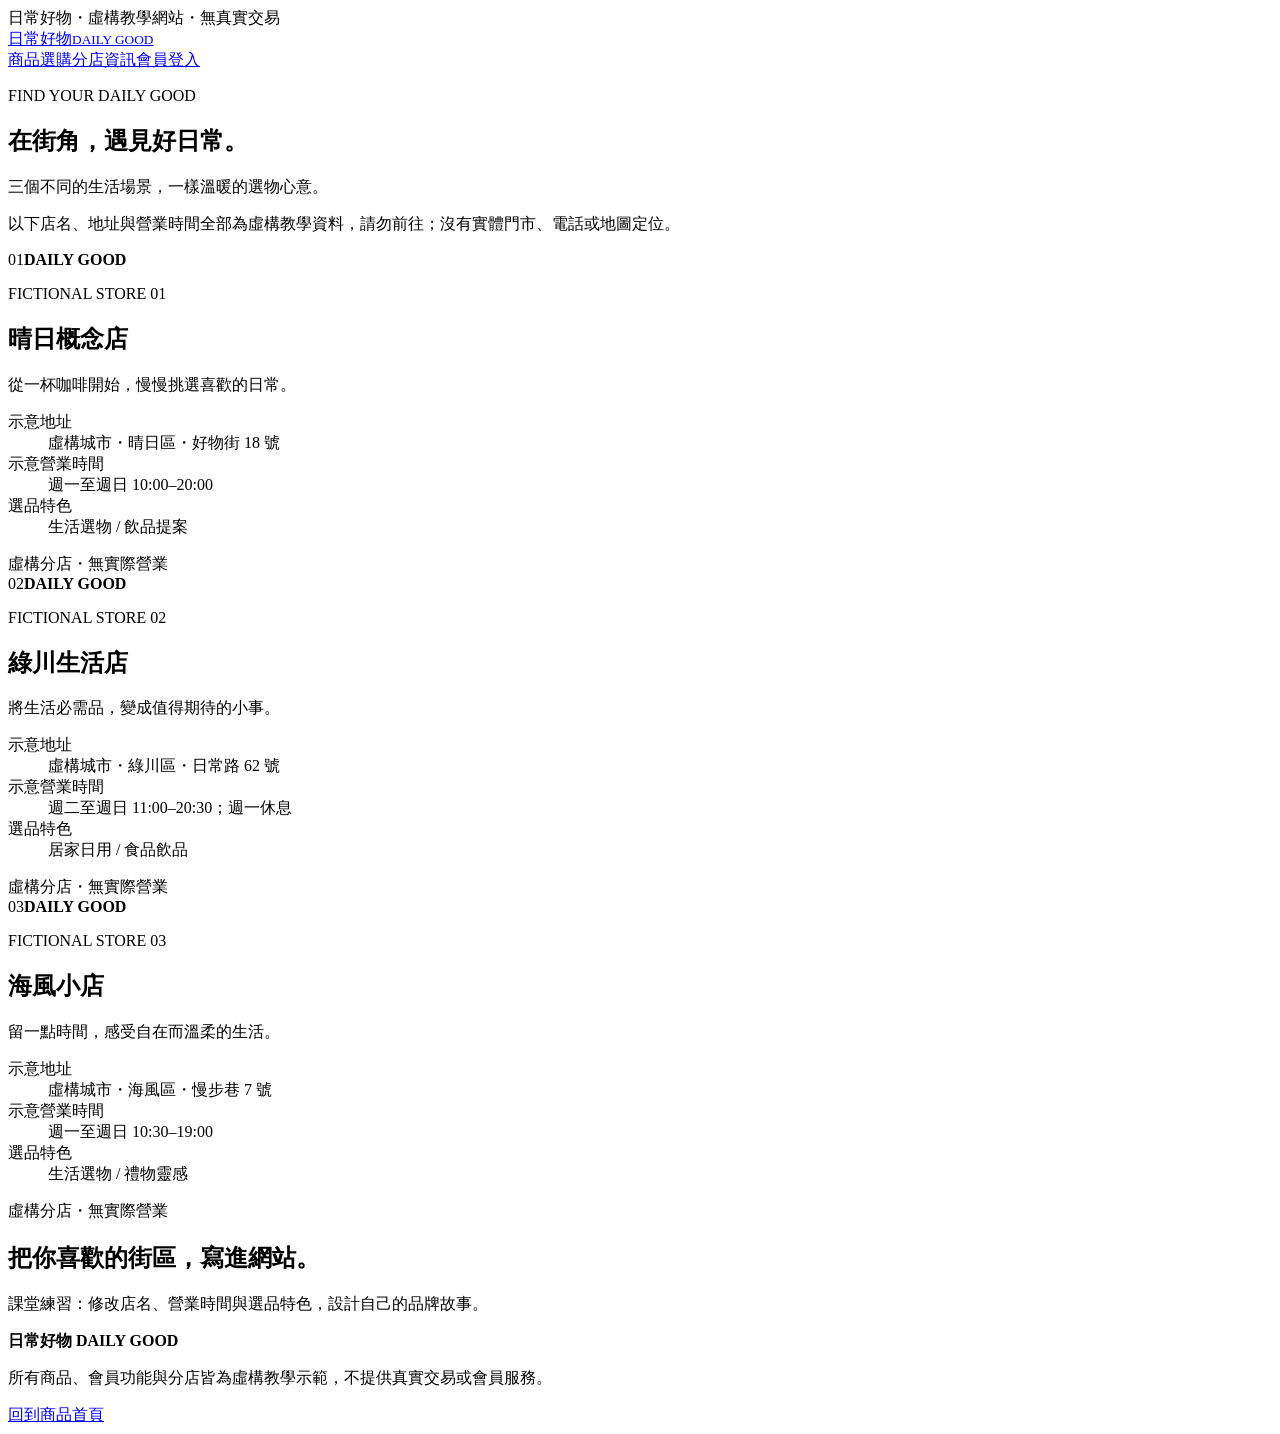
==== stores.html @ 2375a956 "Add files via upload" ====
<!doctype html>
<html lang="zh-Hant">
  <head>
    <meta charset="UTF-8" />
    <meta name="viewport" content="width=device-width, initial-scale=1" />
    <link rel="stylesheet" href="./assets/css/styles.css" />
    <script defer src="./assets/js/member.js"></script>
    <title>分店資訊｜日常好物教學 Demo</title>
  </head>
  <body>
    <div class="announcement">日常好物・虛構教學網站・無真實交易</div>
    <header>
      <a class="brand" href="./index.html">日常好物<small>DAILY GOOD</small></a>
      <nav class="site-nav" aria-label="主要導覽">
        <a href="./index.html">商品選購</a
        ><a href="./stores.html" aria-current="page">分店資訊</a
        ><a href="./login.html" id="member-link">會員登入</a>
      </nav>
    </header>
    <main>
      <section class="page-intro">
        <p class="eyebrow">FIND YOUR DAILY GOOD</p>
        <h1>在街角，遇見好日常。</h1>
        <p>三個不同的生活場景，一樣溫暖的選物心意。</p>
        <p class="demo-note">
          以下店名、地址與營業時間全部為虛構教學資料，請勿前往；沒有實體門市、電話或地圖定位。
        </p>
      </section>
      <section class="stores-grid" aria-label="虛構分店列表">
        <article class="store-card">
          <div class="store-visual store-01" aria-hidden="true">
            <span>01</span><b>DAILY GOOD</b>
          </div>
          <div class="store-content">
            <p class="eyebrow">FICTIONAL STORE 01</p>
            <h2>晴日概念店</h2>
            <p>從一杯咖啡開始，慢慢挑選喜歡的日常。</p>
            <dl>
              <dt>示意地址</dt>
              <dd>虛構城市・晴日區・好物街 18 號</dd>
              <dt>示意營業時間</dt>
              <dd>週一至週日 10:00–20:00</dd>
              <dt>選品特色</dt>
              <dd>生活選物 / 飲品提案</dd>
            </dl>
            <span class="store-badge">虛構分店・無實際營業</span>
          </div>
        </article>
        <article class="store-card">
          <div class="store-visual store-02" aria-hidden="true">
            <span>02</span><b>DAILY GOOD</b>
          </div>
          <div class="store-content">
            <p class="eyebrow">FICTIONAL STORE 02</p>
            <h2>綠川生活店</h2>
            <p>將生活必需品，變成值得期待的小事。</p>
            <dl>
              <dt>示意地址</dt>
              <dd>虛構城市・綠川區・日常路 62 號</dd>
              <dt>示意營業時間</dt>
              <dd>週二至週日 11:00–20:30；週一休息</dd>
              <dt>選品特色</dt>
              <dd>居家日用 / 食品飲品</dd>
            </dl>
            <span class="store-badge">虛構分店・無實際營業</span>
          </div>
        </article>
        <article class="store-card">
          <div class="store-visual store-03" aria-hidden="true">
            <span>03</span><b>DAILY GOOD</b>
          </div>
          <div class="store-content">
            <p class="eyebrow">FICTIONAL STORE 03</p>
            <h2>海風小店</h2>
            <p>留一點時間，感受自在而溫柔的生活。</p>
            <dl>
              <dt>示意地址</dt>
              <dd>虛構城市・海風區・慢步巷 7 號</dd>
              <dt>示意營業時間</dt>
              <dd>週一至週日 10:30–19:00</dd>
              <dt>選品特色</dt>
              <dd>生活選物 / 禮物靈感</dd>
            </dl>
            <span class="store-badge">虛構分店・無實際營業</span>
          </div>
        </article>
      </section>
      <section class="story">
        <h2>把你喜歡的街區，寫進網站。</h2>
        <p>課堂練習：修改店名、營業時間與選品特色，設計自己的品牌故事。</p>
      </section>
    </main>
    <footer>
      <strong>日常好物 DAILY GOOD</strong>
      <p>
        所有商品、會員功能與分店皆為虛構教學示範，不提供真實交易或會員服務。
      </p>
      <a href="./index.html">回到商品首頁</a>
    </footer>
  </body>
</html>
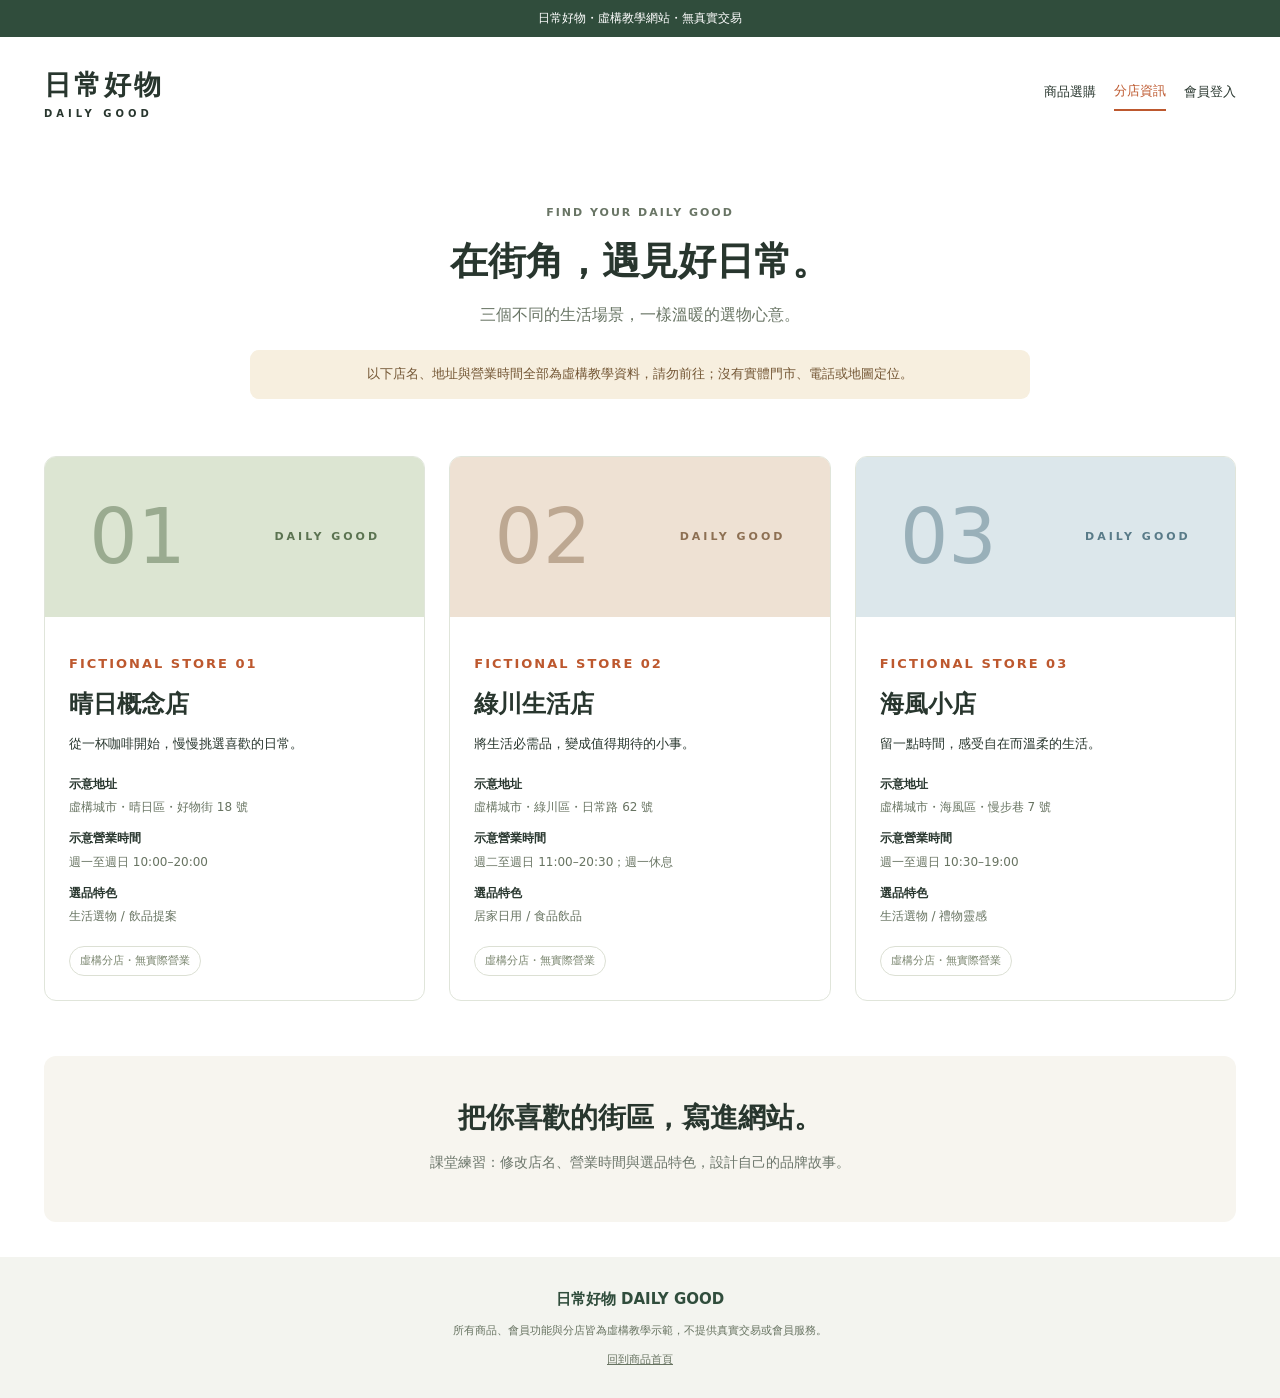
==== commit 3d6d5f22: "Add files via upload" ====
--- a/stores.html
+++ b/stores.html
@@ -5,6 +5,18 @@
     <meta name="viewport" content="width=device-width, initial-scale=1" />
     <link rel="stylesheet" href="./assets/css/styles.css" />
     <script defer src="./assets/js/member.js"></script>
+    <script async src="https://www.googletagmanager.com/gtm.js?id=GTM-5DV358CF"></script>
+    <script>
+        window.dataLayer = window.dataLayer || [];
+        function gtag(){dataLayer.push(arguments);}
+        gtag('js', new Date());
+    </script>
+    <script async src="https://www.googletagmanager.com/gtm.js?id=GTM-PWGP7CXM"></script>
+    <script>
+        window.dataLayer = window.dataLayer || [];
+        function gtag(){dataLayer.push(arguments);}
+        gtag('js', new Date());
+    </script>
     <title>分店資訊｜日常好物教學 Demo</title>
   </head>
   <body>
--- a/assets/css/styles.css
+++ b/assets/css/styles.css
@@ -0,0 +1,850 @@
+/* 教學練習：修改以下色票，打造自己的品牌。 */
+:root {
+  --green: #304d3c;
+  --cream: #f7f5ef;
+  --orange: #bd582e;
+  --ink: #28362e;
+}
+* {
+  box-sizing: border-box;
+}
+html {
+  scroll-behavior: smooth;
+  scroll-padding-top: 20px;
+}
+body {
+  margin: 0;
+  color: var(--ink);
+  background: #fff;
+  font-family:
+    system-ui,
+    -apple-system,
+    "Noto Sans TC",
+    sans-serif;
+  line-height: 1.6;
+}
+button,
+input,
+select {
+  font: inherit;
+}
+button,
+a,
+input,
+select {
+  -webkit-tap-highlight-color: transparent;
+}
+button {
+  cursor: pointer;
+  border: 1px solid #d5dbd3;
+  border-radius: 8px;
+  background: white;
+  color: var(--ink);
+  padding: 9px 14px;
+}
+button:hover {
+  background: #edf1e9;
+}
+a {
+  color: inherit;
+}
+button:focus-visible,
+a:focus-visible,
+input:focus-visible,
+select:focus-visible {
+  outline: 3px solid #cf7b37;
+  outline-offset: 3px;
+}
+.announcement {
+  background: var(--green);
+  color: white;
+  text-align: center;
+  font-size: 12px;
+  padding: 9px;
+}
+.announcement span {
+  margin-left: 25px;
+  opacity: 0.8;
+}
+header {
+  max-width: 1240px;
+  margin: auto;
+  display: flex;
+  align-items: center;
+  gap: 40px;
+  padding: 26px 24px;
+}
+.brand {
+  text-decoration: none;
+  font-size: 27px;
+  font-weight: 800;
+  letter-spacing: 3px;
+  white-space: nowrap;
+}
+.brand small {
+  display: block;
+  font-size: 10px;
+  letter-spacing: 4px;
+}
+form {
+  display: flex;
+  max-width: 500px;
+  flex: 1;
+  margin: auto;
+  border: 1px solid #d9ded5;
+  border-radius: 9px;
+  overflow: hidden;
+}
+input {
+  min-width: 0;
+  width: 100%;
+  padding: 12px;
+  border: 0;
+  background: #fafbf8;
+}
+form button {
+  border: 0;
+  border-radius: 0;
+}
+.cart-button {
+  white-space: nowrap;
+}
+.cart-button span {
+  border-radius: 50%;
+  background: var(--green);
+  color: white;
+  padding: 1px 7px;
+  margin-left: 5px;
+}
+main {
+  max-width: 1240px;
+  margin: auto;
+  padding: 0 24px;
+}
+.hero {
+  background: #e8ecdf;
+  min-height: 390px;
+  border-radius: 16px;
+  position: relative;
+  display: flex;
+  overflow: hidden;
+  padding: 45px 50px 70px;
+  align-items: center;
+}
+.hero-copy {
+  width: 55%;
+  z-index: 1;
+}
+.eyebrow {
+  font-size: 11px;
+  letter-spacing: 2px;
+  font-weight: 700;
+  color: var(--orange);
+}
+h1 {
+  font-size: 44px;
+  line-height: 1.3;
+  margin: 15px 0;
+}
+h2 {
+  font-size: 28px;
+  line-height: 1.4;
+  margin: 7px 0;
+}
+.primary {
+  display: inline-block;
+  background: var(--green);
+  color: white;
+  text-decoration: none;
+  border: 0;
+  border-radius: 7px;
+  padding: 12px 22px;
+  margin-top: 13px;
+}
+.primary:hover {
+  background: #47644c;
+}
+.hero-art {
+  width: 45%;
+  position: relative;
+  text-align: center;
+}
+.hero-art span {
+  display: inline-block;
+  font-size: 78px;
+  filter: drop-shadow(0 16px 12px #40513a22);
+  transform: rotate(-10deg);
+}
+.hero-art span:nth-child(2) {
+  font-size: 105px;
+  transform: rotate(10deg);
+}
+.hero-art b {
+  display: block;
+  font-size: 18px;
+  letter-spacing: 5px;
+  color: #65775a;
+  margin-top: 15px;
+}
+.carousel-controls {
+  position: absolute;
+  bottom: 18px;
+  left: 50px;
+  display: flex;
+  align-items: center;
+  gap: 10px;
+}
+.carousel-controls button {
+  padding: 3px 11px;
+  background: transparent;
+  border-color: #b4c1aa;
+}
+#dots {
+  display: flex;
+  gap: 6px;
+}
+#dots button {
+  padding: 0;
+  width: 9px;
+  height: 9px;
+  border-radius: 50%;
+  border: 0;
+  background: #b3c0a9;
+}
+#dots button[aria-current="true"] {
+  background: var(--green);
+}
+.benefits {
+  display: flex;
+  justify-content: space-around;
+  padding: 24px 0;
+  border-bottom: 1px solid #e8e9e3;
+  font-size: 13px;
+}
+.section-heading {
+  display: flex;
+  align-items: end;
+  justify-content: space-between;
+  margin: 40px 0 24px;
+}
+.section-heading > span {
+  font-size: 12px;
+  color: #748070;
+}
+.toolbar {
+  display: flex;
+  align-items: center;
+  justify-content: space-between;
+  gap: 15px;
+}
+nav {
+  display: flex;
+  gap: 8px;
+  flex-wrap: wrap;
+}
+nav button[aria-pressed="true"] {
+  background: var(--green);
+  color: white;
+  border-color: var(--green);
+}
+select {
+  background: white;
+  padding: 8px;
+  border: 1px solid #d5dbd3;
+  border-radius: 7px;
+}
+#result-count {
+  font-size: 12px;
+  color: #6c766b;
+  margin: 18px 0;
+}
+.grid {
+  display: grid;
+  grid-template-columns: repeat(4, 1fr);
+  gap: 28px 22px;
+}
+.card {
+  min-width: 0;
+}
+.product-view {
+  border: 0;
+  background: transparent;
+  padding: 0;
+  width: 100%;
+  text-align: left;
+}
+.product-view:hover {
+  background: transparent;
+}
+.card img {
+  width: 100%;
+  aspect-ratio: 1.3;
+  object-fit: cover;
+  border-radius: 10px;
+  transition: transform 0.2s;
+}
+.product-view:hover img {
+  transform: translateY(-3px);
+}
+.card small {
+  display: block;
+  color: #7b8375;
+  margin-top: 12px;
+  font-size: 11px;
+}
+.card h3 {
+  font-size: 16px;
+  margin: 3px 0;
+}
+.spec {
+  font-size: 12px;
+  color: #788172;
+}
+.card-bottom {
+  display: flex;
+  justify-content: space-between;
+  align-items: center;
+  gap: 4px;
+  margin-top: 12px;
+}
+.price {
+  font-weight: 750;
+  color: var(--orange);
+}
+del {
+  font-size: 11px;
+  color: #899083;
+  margin-left: 5px;
+  font-weight: 400;
+}
+.card-bottom button {
+  font-size: 12px;
+  padding: 7px 10px;
+}
+.story {
+  background: var(--cream);
+  text-align: center;
+  border-radius: 12px;
+  margin: 55px 0 35px;
+  padding: 35px 20px;
+}
+.story p:last-child {
+  font-size: 14px;
+  color: #6c766b;
+}
+footer {
+  text-align: center;
+  background: #f3f4ef;
+  padding: 30px 20px;
+  font-size: 11px;
+  color: #677361;
+}
+footer strong {
+  font-size: 15px;
+  color: var(--green);
+}
+dialog {
+  border: 0;
+  border-radius: 16px;
+  padding: 35px;
+  width: min(650px, calc(100% - 28px));
+  max-height: 85vh;
+  overflow: auto;
+  color: var(--ink);
+  box-shadow: 0 20px 80px #0003;
+}
+dialog::backdrop {
+  background: #16231988;
+}
+.close {
+  position: absolute;
+  right: 12px;
+  top: 10px;
+  padding: 0 10px;
+  font-size: 23px;
+  border: 0;
+}
+#detail-body img {
+  width: 100%;
+  max-height: 260px;
+  object-fit: contain;
+  background: var(--cream);
+  border-radius: 10px;
+}
+.cart-row {
+  display: grid;
+  grid-template-columns: 1fr auto;
+  gap: 8px;
+  border-bottom: 1px solid #e5e8df;
+  padding: 15px 0;
+}
+.cart-row p {
+  margin: 0;
+}
+.quantity {
+  display: flex;
+  align-items: center;
+  gap: 10px;
+}
+.quantity button {
+  padding: 2px 10px;
+}
+.remove {
+  font-size: 12px;
+}
+.total {
+  display: flex;
+  justify-content: space-between;
+  margin-top: 25px;
+}
+.muted {
+  color: #77816f;
+  font-size: 13px;
+}
+#clear-cart {
+  margin-left: 8px;
+}
+#checkout-message {
+  color: var(--green);
+}
+#toast {
+  position: fixed;
+  bottom: 22px;
+  left: 50%;
+  transform: translateX(-50%);
+  background: var(--green);
+  color: white;
+  border-radius: 8px;
+  padding: 12px 20px;
+  pointer-events: none;
+  opacity: 0;
+  z-index: 5;
+}
+#toast.show {
+  opacity: 1;
+}
+#empty {
+  text-align: center;
+  padding: 50px;
+}
+.sr-only {
+  position: absolute;
+  width: 1px;
+  height: 1px;
+  padding: 0;
+  overflow: hidden;
+  clip: rect(0, 0, 0, 0);
+  white-space: nowrap;
+}
+[hidden] {
+  display: none !important;
+}
+@media (max-width: 850px) {
+  header {
+    gap: 20px;
+  }
+  .grid {
+    grid-template-columns: repeat(3, 1fr);
+  }
+  .hero {
+    padding: 32px 30px 65px;
+  }
+  h1 {
+    font-size: 34px;
+  }
+  .hero-art span {
+    font-size: 50px;
+  }
+  .hero-art span:nth-child(2) {
+    font-size: 65px;
+  }
+  .carousel-controls {
+    left: 30px;
+  }
+}
+@media (max-width: 600px) {
+  header {
+    flex-wrap: wrap;
+    padding: 18px;
+    gap: 15px;
+    justify-content: space-between;
+  }
+  .brand {
+    font-size: 22px;
+  }
+  form {
+    order: 3;
+    flex-basis: 100%;
+    max-width: none;
+  }
+  main {
+    padding: 0 16px;
+  }
+  .announcement span {
+    display: block;
+    margin: 0;
+  }
+  .hero {
+    padding: 25px 22px 65px;
+    min-height: 350px;
+  }
+  .hero-copy {
+    width: 100%;
+  }
+  .hero-art {
+    display: none;
+  }
+  h1 {
+    font-size: 32px;
+  }
+  .carousel-controls {
+    left: 22px;
+  }
+  .benefits {
+    gap: 10px;
+    font-size: 10px;
+    text-align: center;
+  }
+  .section-heading {
+    margin-top: 28px;
+  }
+  .section-heading > span {
+    display: none;
+  }
+  h2 {
+    font-size: 23px;
+  }
+  .toolbar {
+    align-items: start;
+    flex-direction: column;
+  }
+  .toolbar label {
+    align-self: flex-end;
+    font-size: 12px;
+  }
+  nav button {
+    padding: 7px 11px;
+    font-size: 12px;
+  }
+  .grid {
+    grid-template-columns: repeat(2, 1fr);
+    gap: 23px 13px;
+  }
+  .card h3 {
+    font-size: 14px;
+  }
+  .card-bottom {
+    align-items: start;
+    flex-direction: column;
+  }
+  .card-bottom button {
+    width: 100%;
+  }
+  .price {
+    font-size: 15px;
+  }
+  dialog {
+    padding: 30px 20px;
+  }
+  .cart-row {
+    grid-template-columns: 1fr;
+  }
+  .story {
+    margin-top: 35px;
+  }
+}
+@media (prefers-reduced-motion: reduce) {
+  html {
+    scroll-behavior: auto;
+  }
+  * {
+    transition: none !important;
+  }
+}
+
+/* 多頁網站：主要導覽、示範會員與分店資訊 */
+header {
+  gap: 22px;
+  flex-wrap: wrap;
+}
+header form {
+  max-width: 360px;
+}
+.site-nav {
+  margin-left: auto;
+  align-items: center;
+  gap: 18px;
+}
+.site-nav a {
+  text-decoration: none;
+  font-size: 13px;
+  white-space: nowrap;
+  padding: 7px 0;
+}
+.site-nav a[aria-current="page"] {
+  color: var(--orange);
+  border-bottom: 2px solid var(--orange);
+}
+.page-intro {
+  text-align: center;
+  padding: 45px 10px 35px;
+}
+.page-intro h1 {
+  font-size: 38px;
+}
+.page-intro > p {
+  color: #697565;
+}
+.demo-note {
+  background: #f7efdf;
+  border-radius: 9px;
+  padding: 14px 18px;
+  font-size: 13px;
+  max-width: 780px;
+  margin: 22px auto;
+  color: #735634 !important;
+}
+.login-layout {
+  display: grid;
+  grid-template-columns: 1fr 1fr;
+  max-width: 900px;
+  margin: 0 auto 65px;
+  border: 1px solid #e0e5da;
+  border-radius: 16px;
+  overflow: hidden;
+}
+.member-story {
+  background: #e8ecdf;
+  padding: 45px;
+  display: flex;
+  flex-direction: column;
+  justify-content: center;
+}
+.member-story > span {
+  font-size: 45px;
+  color: #8c9e76;
+}
+.member-story h2 {
+  font-size: 34px;
+}
+.member-story p {
+  font-size: 14px;
+}
+.member-story .demo-note {
+  margin-top: 25px;
+}
+.login-panel {
+  padding: 40px;
+}
+.member-form {
+  display: flex;
+  flex-direction: column;
+  border: 0;
+  border-radius: 0;
+  gap: 8px;
+  margin-top: 22px;
+  max-width: none;
+}
+.member-form input {
+  border: 1px solid #d4dccd;
+  border-radius: 7px;
+  width: 100%;
+  margin-bottom: 9px;
+}
+.member-form label {
+  font-size: 13px;
+  font-weight: 650;
+}
+.member-form button {
+  border-radius: 7px;
+}
+.fill-demo {
+  margin-top: 16px;
+  width: 100%;
+}
+.credential-note {
+  font-size: 12px;
+  color: #637158;
+}
+#login-message {
+  color: #a13c24;
+  font-size: 13px;
+}
+#logout {
+  margin-top: 20px;
+}
+.stores-grid {
+  display: grid;
+  grid-template-columns: repeat(3, 1fr);
+  gap: 24px;
+  margin-bottom: 50px;
+}
+.store-card {
+  border: 1px solid #e0e5da;
+  border-radius: 12px;
+  overflow: hidden;
+}
+.store-visual {
+  height: 160px;
+  background: #dce5d2;
+  display: flex;
+  align-items: center;
+  justify-content: space-around;
+  color: #5b7351;
+}
+.store-visual span {
+  font-size: 76px;
+  opacity: 0.5;
+}
+.store-visual b {
+  font-size: 11px;
+  letter-spacing: 3px;
+}
+.store-02 {
+  background: #eee1d3;
+  color: #8d7053;
+}
+.store-03 {
+  background: #dce7eb;
+  color: #597b88;
+}
+.store-content {
+  padding: 24px;
+}
+.store-content h2 {
+  font-size: 24px;
+}
+.store-content > p {
+  font-size: 13px;
+}
+dl {
+  font-size: 12px;
+  margin: 20px 0;
+}
+dt {
+  font-weight: 700;
+  margin-top: 12px;
+}
+dd {
+  margin: 4px 0;
+  color: #687462;
+}
+.store-badge {
+  display: inline-block;
+  border: 1px solid #dce0d4;
+  padding: 5px 10px;
+  border-radius: 20px;
+  font-size: 11px;
+  color: #77836c;
+}
+@media (max-width: 1050px) {
+  header form {
+    order: 3;
+    max-width: none;
+    flex-basis: 100%;
+  }
+  .stores-grid {
+    gap: 14px;
+  }
+  .store-content {
+    padding: 18px;
+  }
+}
+@media (max-width: 700px) {
+  .stores-grid {
+    grid-template-columns: 1fr;
+  }
+  .store-card {
+    display: grid;
+    grid-template-columns: 110px 1fr;
+  }
+  .store-visual {
+    height: 100%;
+    flex-direction: column;
+    justify-content: center;
+    gap: 10px;
+  }
+  .store-visual span {
+    font-size: 54px;
+  }
+  .store-visual b {
+    font-size: 8px;
+    letter-spacing: 1px;
+  }
+  .login-layout {
+    grid-template-columns: 1fr;
+  }
+  .member-story {
+    padding: 25px;
+  }
+  .member-story h2 {
+    font-size: 26px;
+  }
+  .member-story > span {
+    display: none;
+  }
+  .login-panel {
+    padding: 28px;
+  }
+  .page-intro h1 {
+    font-size: 29px;
+  }
+  .site-nav {
+    gap: 13px;
+  }
+  .site-nav a {
+    font-size: 12px;
+  }
+  header > .site-nav {
+    order: 2;
+    margin-left: 0;
+  }
+  .cart-button {
+    margin-left: auto;
+  }
+  .page-intro {
+    padding-top: 25px;
+  }
+}
+.hero-art {
+  display: flex;
+  flex-wrap: wrap;
+  justify-content: center;
+  align-items: center;
+  gap: 8px;
+}
+.hero-art img {
+  width: 29%;
+  height: 175px;
+  object-fit: cover;
+  border-radius: 70px 70px 12px 12px;
+  box-shadow: 0 12px 25px #304d3c20;
+  transform: rotate(-7deg);
+}
+.hero-art img:nth-child(2) {
+  height: 210px;
+  transform: translateY(-10px) rotate(4deg);
+}
+.hero-art b {
+  flex-basis: 100%;
+  font-size: 12px;
+  letter-spacing: 3px;
+}
+@media (max-width: 850px) {
+  .hero-art img {
+    height: 130px;
+  }
+  .hero-art img:nth-child(2) {
+    height: 165px;
+  }
+}
+@media (max-width: 600px) {
+  .hero-art {
+    display: none;
+  }
+}
+
+.card img {
+  object-fit: contain;
+  background: #f2f1eb;
+}
